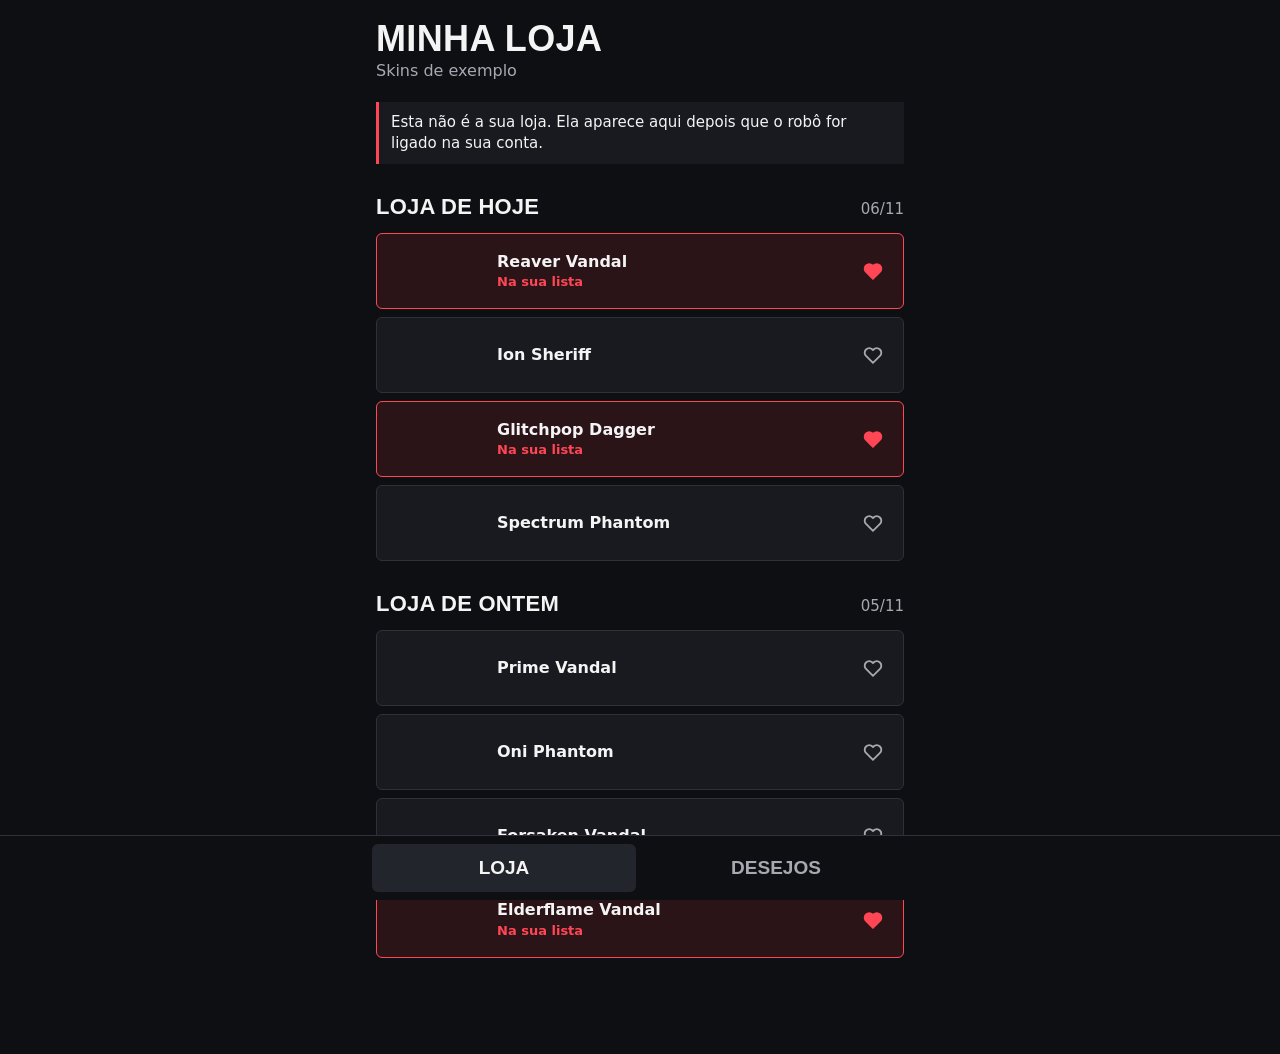
==== projetos/loja-valorant/index.html @ 94ad31c0 "Loja do Valorant: app de celular com loja de hoje, loja de ontem e lista de desejos Co-Authored-By: " ====
<!doctype html>
<html lang="pt-BR">
<head>
  <meta charset="utf-8">
  <meta name="viewport" content="width=device-width, initial-scale=1, viewport-fit=cover">
  <!-- A chave do GitHub fica neste app: só deixa conversar com estes endereços -->
  <meta http-equiv="Content-Security-Policy" content="default-src 'self'; script-src 'self' 'unsafe-inline'; style-src 'self' 'unsafe-inline' https://fonts.googleapis.com; font-src https://fonts.gstatic.com; img-src 'self' https://media.valorant-api.com; connect-src 'self' https://valorant-api.com https://api.github.com; base-uri 'none'; form-action 'none'">
  <title>Minha Loja</title>
  <meta name="theme-color" content="#0e0f12">
  <meta name="apple-mobile-web-app-capable" content="yes">
  <meta name="mobile-web-app-capable" content="yes">
  <meta name="apple-mobile-web-app-status-bar-style" content="black-translucent">
  <meta name="apple-mobile-web-app-title" content="Minha Loja">
  <link rel="icon" type="image/png" href="icone-192.png">
  <link rel="apple-touch-icon" href="icone-180.png">
  <link rel="manifest" href="manifest.json">
  <link rel="preconnect" href="https://fonts.googleapis.com">
  <link rel="preconnect" href="https://fonts.gstatic.com" crossorigin>
  <link rel="stylesheet" href="https://fonts.googleapis.com/css2?family=Barlow+Condensed:wght@600;700&amp;family=Barlow:wght@400;500;600&amp;display=swap">
  <style>
    :root {
      --fundo: #0e0f12;
      --cartao: #181a1f;
      --cartao-2: #22252b;
      --borda: #2e3138;
      --vermelho: #ff4655;
      --vermelho-fundo: #2a1418;
      --texto: #f4f4f5;
      --texto-2: #a6a9b1;
      --titulo: 'Barlow Condensed', 'Arial Narrow', Impact, sans-serif;
      --corpo: 'Barlow', system-ui, -apple-system, 'Segoe UI', Roboto, Arial, sans-serif;
      color-scheme: dark;
    }

    * { box-sizing: border-box; }
    html, body { background: var(--fundo); }
    body {
      margin: 0;
      min-height: 100vh;
      color: var(--texto);
      font: 500 1rem/1.4 var(--corpo);
      -webkit-tap-highlight-color: transparent;
    }
    button, input { font: inherit; color: inherit; }
    button { cursor: pointer; }
    a { color: var(--vermelho); }
    :focus-visible { outline: 2px solid var(--texto); outline-offset: 2px; }
    [hidden] { display: none !important; }

    main {
      max-width: 560px;
      margin: 0 auto;
      padding: calc(env(safe-area-inset-top, 0px) + 20px) 16px calc(env(safe-area-inset-bottom, 0px) + 96px);
    }
    h1, h2 { font-family: var(--titulo); font-weight: 700; margin: 0; letter-spacing: .01em; }
    h1 { font-size: 2.25rem; line-height: 1.05; text-transform: uppercase; }
    h2 { font-size: 1.375rem; text-transform: uppercase; }

    .topo { margin-bottom: 20px; }
    .subtitulo { margin: 2px 0 0; color: var(--texto-2); }

    .secao { margin-top: 28px; }
    .secao-topo { display: flex; align-items: baseline; justify-content: space-between; gap: 12px; margin-bottom: 10px; }
    .data { color: var(--texto-2); font-size: .9375rem; font-variant-numeric: tabular-nums; white-space: nowrap; }

    .aviso {
      margin: 0 0 12px;
      padding: 10px 12px;
      border-left: 3px solid var(--vermelho);
      background: var(--cartao);
      font-size: .9375rem;
    }

    .skins { display: grid; gap: 8px; }
    .skin {
      display: grid;
      grid-template-columns: 96px minmax(0, 1fr) 44px;
      align-items: center;
      gap: 12px;
      min-height: 76px;
      padding: 8px 8px 8px 12px;
      background: var(--cartao);
      border: 1px solid var(--borda);
      border-radius: 6px;
    }
    .skin.quero { border-color: var(--vermelho); background: var(--vermelho-fundo); }
    .skin img { display: block; width: 96px; height: 56px; object-fit: contain; }
    .skin img:not([src]) { visibility: hidden; }
    .skin-nome { font-weight: 600; overflow-wrap: anywhere; }
    .etiqueta { display: block; color: var(--vermelho); font-size: .8125rem; font-weight: 600; }

    .coracao {
      width: 44px; height: 44px;
      display: grid; place-items: center;
      background: none; border: 0; border-radius: 6px;
      color: var(--texto-2);
    }
    .coracao svg { width: 22px; height: 22px; fill: none; stroke: currentColor; stroke-width: 2; }
    .coracao[aria-pressed="true"] { color: var(--vermelho); }
    .coracao[aria-pressed="true"] svg { fill: currentColor; }
    .coracao:disabled { opacity: .5; cursor: progress; }

    .vazio { margin: 0; padding: 16px 12px; color: var(--texto-2); background: var(--cartao); border-radius: 6px; }

    label { display: block; margin-bottom: 6px; font-weight: 600; }
    input[type="search"], input[type="password"] {
      width: 100%;
      min-height: 46px;
      padding: 10px 12px;
      font-size: 1rem;
      background: var(--cartao);
      border: 1px solid var(--borda);
      border-radius: 6px;
    }
    .resultados { margin-top: 8px; }
    .status { min-height: 1.4em; margin: 8px 0 0; color: var(--texto-2); font-size: .9375rem; }
    .status.erro { color: var(--vermelho); }

    .botao {
      min-height: 44px;
      padding: 8px 16px;
      font-weight: 600;
      background: var(--cartao-2);
      border: 1px solid var(--borda);
      border-radius: 6px;
    }
    .botao.principal { background: var(--vermelho); border-color: var(--vermelho); color: #14060a; }
    .botoes { display: flex; flex-wrap: wrap; gap: 8px; margin-top: 10px; }

    details { margin-top: 28px; padding: 12px; background: var(--cartao); border-radius: 6px; }
    summary { min-height: 28px; font-weight: 600; cursor: pointer; }
    details ol { margin: 10px 0 14px; padding-left: 20px; color: var(--texto-2); font-size: .9375rem; }

    nav {
      position: fixed; left: 0; right: 0; bottom: 0;
      display: flex; justify-content: center; gap: 8px;
      padding: 8px 16px calc(env(safe-area-inset-bottom, 0px) + 8px);
      background: var(--fundo);
      border-top: 1px solid var(--borda);
    }
    nav button {
      flex: 1; max-width: 264px; min-height: 48px;
      font-family: var(--titulo); font-size: 1.1875rem; font-weight: 700; text-transform: uppercase;
      background: none; border: 0; border-radius: 6px; color: var(--texto-2);
    }
    nav button[aria-current="page"] { background: var(--cartao-2); color: var(--texto); }
  </style>
</head>
<body>
  <main>
    <section id="painel-loja">
      <header class="topo">
        <h1>Minha loja</h1>
        <p class="subtitulo" id="tempo-loja">Carregando…</p>
      </header>
      <div id="conteudo-loja"></div>
    </section>

    <section id="painel-desejos" hidden>
      <header class="topo">
        <h1>Lista de desejos</h1>
        <p class="subtitulo" id="contagem-desejos"></p>
      </header>

      <label for="busca">Adicionar skin</label>
      <input id="busca" type="search" placeholder="Busque pelo nome em inglês" autocomplete="off" autocapitalize="off" spellcheck="false">
      <p class="status" id="status" role="status" aria-live="polite"></p>
      <div class="skins resultados" id="resultados"></div>

      <div class="secao">
        <div class="secao-topo"><h2>Na lista</h2></div>
        <div class="skins" id="lista-desejos"></div>
      </div>

      <details id="caixa-chave">
        <summary id="titulo-chave">Conectar para editar a lista</summary>
        <ol>
          <li><a href="https://github.com/settings/personal-access-tokens/new" target="_blank" rel="noopener">Crie uma chave no GitHub</a>, só para o repositório <code>loja-valorant</code>.</li>
          <li>Em permissões, dê <strong>Contents: Read and write</strong> e mais nada.</li>
          <li>Cole a chave aqui. Ela fica guardada só neste aparelho.</li>
        </ol>
        <label for="chave">Chave do GitHub</label>
        <input id="chave" type="password" autocomplete="off" spellcheck="false">
        <div class="botoes">
          <button class="botao principal" id="salvar-chave" type="button">Salvar chave</button>
          <button class="botao" id="remover-chave" type="button" hidden>Remover chave</button>
        </div>
      </details>
    </section>
  </main>

  <nav aria-label="Telas">
    <button id="aba-loja" type="button" aria-current="page">Loja</button>
    <button id="aba-desejos" type="button">Desejos</button>
  </nav>

  <script>
    const REPOSITORIO = 'codevilelax/loja-valorant';
    const API_DESEJOS = `https://api.github.com/repos/${REPOSITORIO}/contents/desejos.txt`;
    const API_SKINS = 'https://valorant-api.com/v1/weapons/skins';
    const CHAVE_GUARDADA = 'chave-github';
    const LIMITE_RESULTADOS = 30;

    let loja = null;
    let erroLoja = false;
    let catalogo = [];
    let situacaoCatalogo = 'carregando';
    let iconePorId = new Map();
    let iconePorNome = new Map();
    let desejos = [];
    let situacaoDesejos = 'carregando';
    let shaDesejos = null;
    let salvando = false;
    let chave = lerChave();

    const $ = id => document.getElementById(id);

    // O navegador pode bloquear o armazenamento (ex: janela anônima)
    function lerChave() {
      try { return localStorage.getItem(CHAVE_GUARDADA) || ''; } catch { return ''; }
    }
    function guardarChave(valor) {
      try {
        if (valor) localStorage.setItem(CHAVE_GUARDADA, valor);
        else localStorage.removeItem(CHAVE_GUARDADA);
      } catch { /* a chave continua valendo até fechar o app */ }
    }

    const normalizar = nome => nome.trim().toLowerCase();
    const estaNaLista = nome => desejos.some(d => normalizar(d) === normalizar(nome));

    function criar(tag, propriedades = {}, ...filhos) {
      const elemento = document.createElement(tag);
      for (const [nome, valor] of Object.entries(propriedades)) {
        if (nome === 'class') elemento.className = valor;
        else if (nome.startsWith('on')) elemento.addEventListener(nome.slice(2), valor);
        else if (nome === 'text') elemento.textContent = valor;
        else elemento.setAttribute(nome, valor);
      }
      elemento.append(...filhos);
      return elemento;
    }

    function formatarData(texto) {
      const [, mes, dia] = texto.split('-');
      return `${dia}/${mes}`;
    }

    function ehDiaAnterior(ontem, hoje) {
      const umDia = 24 * 60 * 60 * 1000;
      return Date.parse(hoje + 'T00:00:00Z') - Date.parse(ontem + 'T00:00:00Z') === umDia;
    }

    function iconeDaSkin(skin) {
      return iconePorId.get(skin.id) || iconePorNome.get(normalizar(skin.nome)) || '';
    }

    function desenharCartao(skin) {
      const quero = estaNaLista(skin.nome);
      const icone = iconeDaSkin(skin);
      const imagem = criar('img', { alt: '', loading: 'lazy', onerror: e => { e.target.style.visibility = 'hidden'; } });
      if (icone) imagem.src = icone;

      const nome = criar('div', {}, criar('span', { class: 'skin-nome', text: skin.nome }));
      if (quero) nome.append(criar('span', { class: 'etiqueta', text: 'Na sua lista' }));

      const coracao = criar('button', {
        class: 'coracao',
        type: 'button',
        'aria-pressed': String(quero),
        'aria-label': `${quero ? 'Tirar' : 'Colocar'} ${skin.nome} ${quero ? 'da' : 'na'} lista de desejos`,
        onclick: () => alternarDesejo(skin.nome),
      });
      coracao.innerHTML = '<svg viewBox="0 0 24 24" aria-hidden="true"><path d="M12 20.5 4.4 13a4.9 4.9 0 0 1 0-7 5 5 0 0 1 7 0l.6.6.6-.6a5 5 0 0 1 7 0 4.9 4.9 0 0 1 0 7Z"/></svg>';
      // Só deixa editar com a lista carregada, para não salvar por cima do que não foi lido
      coracao.disabled = salvando || situacaoDesejos !== 'ok';

      return criar('article', { class: quero ? 'skin quero' : 'skin' }, imagem, nome, coracao);
    }

    function desenharSecaoLoja(titulo, data, skins) {
      return criar('section', { class: 'secao' },
        criar('div', { class: 'secao-topo' },
          criar('h2', { text: titulo }),
          criar('span', { class: 'data', text: data ? formatarData(data) : '' })),
        criar('div', { class: 'skins' }, ...skins.map(desenharCartao)));
    }

    function lojaExpirou() {
      return Boolean(loja && loja.hoje && loja.hoje.expira && Date.parse(loja.hoje.expira) <= Date.now());
    }

    function desenharTempo() {
      const campo = $('tempo-loja');
      if (erroLoja) { campo.textContent = 'Não consegui carregar a loja.'; return; }
      if (!loja) { campo.textContent = 'Carregando…'; return; }
      if (!loja.hoje) { campo.textContent = 'O robô ainda não leu sua loja.'; return; }
      if (loja.exemplo) { campo.textContent = 'Skins de exemplo'; return; }
      if (lojaExpirou()) { campo.textContent = 'A loja já trocou'; return; }
      if (!loja.hoje.expira) { campo.textContent = ''; return; }
      const minutos = Math.max(0, Math.ceil((Date.parse(loja.hoje.expira) - Date.now()) / 60000));
      campo.textContent = `Troca em ${Math.floor(minutos / 60)}h ${minutos % 60}min`;
    }

    function desenharLoja() {
      desenharTempo();
      const conteudo = $('conteudo-loja');
      conteudo.replaceChildren();

      if (erroLoja) {
        conteudo.append(
          criar('p', { class: 'aviso', text: 'Confira a internet e tente de novo.' }),
          criar('button', { class: 'botao', type: 'button', text: 'Tentar de novo', onclick: carregar }));
        return;
      }
      if (!loja) return;
      if (loja.exemplo) {
        conteudo.append(criar('p', { class: 'aviso', text: 'Esta não é a sua loja. Ela aparece aqui depois que o robô for ligado na sua conta.' }));
      }
      if (lojaExpirou()) {
        conteudo.append(criar('p', { class: 'aviso', text: 'O robô ainda não leu a loja nova. Esta é a última que ele viu.' }));
      }
      if (!loja.hoje) {
        conteudo.append(criar('p', { class: 'vazio', text: 'Nenhuma loja lida ainda.' }));
        return;
      }

      conteudo.append(desenharSecaoLoja(lojaExpirou() ? 'Última loja' : 'Loja de hoje', loja.hoje.data, loja.hoje.skins));

      if (loja.ontem) {
        const titulo = ehDiaAnterior(loja.ontem.data, loja.hoje.data) ? 'Loja de ontem' : 'Loja anterior';
        conteudo.append(desenharSecaoLoja(titulo, loja.ontem.data, loja.ontem.skins));
      } else {
        conteudo.append(criar('section', { class: 'secao' },
          criar('div', { class: 'secao-topo' }, criar('h2', { text: 'Loja de ontem' })),
          criar('p', { class: 'vazio', text: 'Aparece depois do segundo dia do robô ligado.' })));
      }
    }

    function desenharResultados() {
      const termo = normalizar($('busca').value);
      const resultados = $('resultados');
      resultados.replaceChildren();
      if (termo.length < 2) return;

      const achadas = catalogo.filter(skin => normalizar(skin.nome).includes(termo));
      if (situacaoCatalogo === 'carregando') {
        resultados.append(criar('p', { class: 'vazio', text: 'Carregando as skins…' }));
      } else if (situacaoCatalogo === 'erro') {
        resultados.append(criar('p', { class: 'vazio', text: 'A lista de skins não carregou. Tente de novo com internet.' }));
      } else if (!achadas.length) {
        resultados.append(criar('p', { class: 'vazio', text: 'Nenhuma skin com esse nome.' }));
      } else {
        resultados.append(...achadas.slice(0, LIMITE_RESULTADOS).map(desenharCartao));
        if (achadas.length > LIMITE_RESULTADOS) {
          resultados.append(criar('p', { class: 'status', text: `Mostrando ${LIMITE_RESULTADOS} de ${achadas.length}. Digite mais do nome.` }));
        }
      }
    }

    function desenharDesejos() {
      const total = desejos.length;
      const carregada = situacaoDesejos === 'ok';
      $('contagem-desejos').textContent = !carregada ? '' : total === 1 ? '1 skin' : `${total} skins`;

      const lista = $('lista-desejos');
      lista.replaceChildren();
      if (situacaoDesejos === 'carregando') {
        lista.append(criar('p', { class: 'vazio', text: 'Carregando sua lista…' }));
      } else if (situacaoDesejos === 'erro') {
        lista.append(criar('p', { class: 'vazio', text: 'Não consegui carregar sua lista. Tente de novo com internet.' }));
      } else if (!total) {
        lista.append(criar('p', { class: 'vazio', text: 'Sua lista está vazia. Busque uma skin acima.' }));
      } else {
        lista.append(...[...desejos].sort((a, b) => a.localeCompare(b)).map(nome => desenharCartao({ id: '', nome })));
      }
      desenharResultados();

      $('titulo-chave').textContent = chave ? 'Chave conectada' : 'Conectar para editar a lista';
      $('remover-chave').hidden = !chave;
    }

    function desenharTudo() {
      desenharLoja();
      desenharDesejos();
    }

    function mostrarStatus(texto, erro = false) {
      $('status').textContent = texto;
      $('status').classList.toggle('erro', erro);
    }

    function trocarAba(aba) {
      const naLoja = aba === 'loja';
      $('painel-loja').hidden = !naLoja;
      $('painel-desejos').hidden = naLoja;
      $('aba-loja').removeAttribute('aria-current');
      $('aba-desejos').removeAttribute('aria-current');
      $(naLoja ? 'aba-loja' : 'aba-desejos').setAttribute('aria-current', 'page');
      window.scrollTo(0, 0);
    }

    // ---------- GitHub: ler e salvar o desejos.txt ----------

    function cabecalhosGitHub(chaveUsada = chave) {
      return {
        Accept: 'application/vnd.github+json',
        Authorization: `Bearer ${chaveUsada}`,
        'X-GitHub-Api-Version': '2022-11-28',
      };
    }

    const textoParaLista = texto => texto.split(/\r?\n/).map(l => l.trim()).filter(Boolean);
    const listaParaTexto = lista => lista.join('\n') + '\n';

    function decodificar(base64) {
      const bytes = Uint8Array.from(atob(base64.replace(/\s/g, '')), c => c.charCodeAt(0));
      return new TextDecoder().decode(bytes);
    }
    function codificar(texto) {
      return btoa(String.fromCharCode(...new TextEncoder().encode(texto)));
    }

    function mensagemDoGitHub(status) {
      if (status === 401) return 'A chave não vale mais. Crie outra e salve de novo.';
      if (status === 403) return 'A chave não tem permissão para salvar a lista.';
      if (status === 404) return 'Não achei o repositório ou o arquivo da lista.';
      return `O GitHub respondeu com erro ${status}.`;
    }

    async function lerDesejosDoGitHub(chaveUsada = chave) {
      const resposta = await fetch(API_DESEJOS, { headers: cabecalhosGitHub(chaveUsada), cache: 'no-store' });
      if (!resposta.ok) throw new Error(mensagemDoGitHub(resposta.status));
      const arquivo = await resposta.json();
      return { lista: textoParaLista(decodificar(arquivo.content)), sha: arquivo.sha };
    }

    async function lerDesejos() {
      if (chave) {
        try {
          const lido = await lerDesejosDoGitHub();
          desejos = lido.lista;
          shaDesejos = lido.sha;
          return;
        } catch (erro) {
          mostrarStatus(erro.message, true);
        }
      }
      const resposta = await fetch('desejos.txt', { cache: 'no-cache' });
      if (!resposta.ok) throw new Error('Lista não encontrada');
      desejos = textoParaLista(await resposta.text());
    }

    async function enviarDesejos(novaLista, sha) {
      return fetch(API_DESEJOS, {
        method: 'PUT',
        headers: { ...cabecalhosGitHub(), 'Content-Type': 'application/json' },
        body: JSON.stringify({
          message: 'Atualiza a lista de desejos pelo app',
          content: codificar(listaParaTexto(novaLista)),
          sha,
        }),
      });
    }

    async function alternarDesejo(nome) {
      if (salvando) return;
      if (!chave) {
        trocarAba('desejos');
        $('caixa-chave').open = true;
        mostrarStatus('Conecte a chave do GitHub para editar a lista.', true);
        $('caixa-chave').scrollIntoView({ block: 'center' });
        return;
      }

      const anterior = desejos;
      const tirando = estaNaLista(nome);
      desejos = tirando ? desejos.filter(d => normalizar(d) !== normalizar(nome)) : [...desejos, nome];
      salvando = true;
      mostrarStatus('Salvando…');
      desenharTudo();

      try {
        let resposta = await enviarDesejos(desejos, shaDesejos);
        // O arquivo mudou em outro lugar: lê de novo e refaz a mudança em cima da versão nova
        if (resposta.status === 409 || resposta.status === 422) {
          const lido = await lerDesejosDoGitHub();
          desejos = tirando
            ? lido.lista.filter(d => normalizar(d) !== normalizar(nome))
            : lido.lista.some(d => normalizar(d) === normalizar(nome)) ? lido.lista : [...lido.lista, nome];
          resposta = await enviarDesejos(desejos, lido.sha);
        }
        if (!resposta.ok) throw new Error(mensagemDoGitHub(resposta.status));
        shaDesejos = (await resposta.json()).content.sha;
        mostrarStatus(tirando ? `${nome} saiu da lista.` : `${nome} entrou na lista.`);
      } catch (erro) {
        desejos = anterior;
        const semInternet = erro instanceof TypeError;
        mostrarStatus(semInternet ? 'Sem internet. A lista não mudou.' : erro.message, true);
      } finally {
        salvando = false;
        desenharTudo();
      }
    }

    async function salvarChave() {
      const nova = $('chave').value.trim();
      if (!nova) { mostrarStatus('Cole a chave antes de salvar.', true); return; }
      mostrarStatus('Conferindo a chave…');
      try {
        const lido = await lerDesejosDoGitHub(nova);
        chave = nova;
        guardarChave(nova);
        desejos = lido.lista;
        situacaoDesejos = 'ok';
        shaDesejos = lido.sha;
        $('chave').value = '';
        $('caixa-chave').open = false;
        mostrarStatus('Chave conectada. Já pode editar a lista.');
        desenharTudo();
      } catch (erro) {
        mostrarStatus(erro instanceof TypeError ? 'Sem internet para conferir a chave.' : erro.message, true);
      }
    }

    function removerChave() {
      chave = '';
      shaDesejos = null;
      guardarChave('');
      mostrarStatus('Chave removida deste aparelho.');
      desenharTudo();
    }

    // ---------- Início ----------

    async function carregarCatalogo() {
      const resposta = await fetch(API_SKINS);
      if (!resposta.ok) throw new Error('Lista de skins indisponível');
      const { data } = await resposta.json();
      iconePorId = new Map();
      iconePorNome = new Map();
      catalogo = [];
      for (const skin of data) {
        const icone = skin.levels[0]?.displayIcon || skin.displayIcon || '';
        for (const nivel of skin.levels) iconePorId.set(nivel.uuid, icone);
        iconePorNome.set(normalizar(skin.displayName), icone);
        // Fora as skins padrão, que não aparecem na loja
        if (!/^(Standard |Random Favorite Skin$|Melee$)/.test(skin.displayName)) {
          catalogo.push({ id: skin.levels[0]?.uuid || '', nome: skin.displayName });
        }
      }
      catalogo.sort((a, b) => a.nome.localeCompare(b.nome));
    }

    async function carregarLoja() {
      const resposta = await fetch('dados/loja.json', { cache: 'no-cache' });
      if (!resposta.ok) throw new Error('Loja indisponível');
      loja = await resposta.json();
    }

    async function carregar() {
      erroLoja = false;
      situacaoCatalogo = 'carregando';
      situacaoDesejos = 'carregando';
      desenharTudo();
      // Cada parte aparece quando chega e falha sozinha: sem imagens, a loja continua com os nomes
      await Promise.all([
        carregarLoja().catch(() => { erroLoja = true; }).then(desenharTudo),
        carregarCatalogo()
          .then(() => { situacaoCatalogo = 'ok'; }, () => { situacaoCatalogo = 'erro'; })
          .then(desenharTudo),
        lerDesejos()
          .then(() => { situacaoDesejos = 'ok'; }, () => { situacaoDesejos = 'erro'; })
          .then(desenharTudo),
      ]);
    }

    $('aba-loja').addEventListener('click', () => trocarAba('loja'));
    $('aba-desejos').addEventListener('click', () => trocarAba('desejos'));
    $('busca').addEventListener('input', desenharResultados);
    $('salvar-chave').addEventListener('click', salvarChave);
    $('remover-chave').addEventListener('click', removerChave);
    setInterval(desenharTempo, 60000);

    if (location.hash === '#desejos') trocarAba('desejos');
    carregar();

    if ('serviceWorker' in navigator) {
      navigator.serviceWorker.register('sw.js').catch(() => {});
    }
  </script>
</body>
</html>
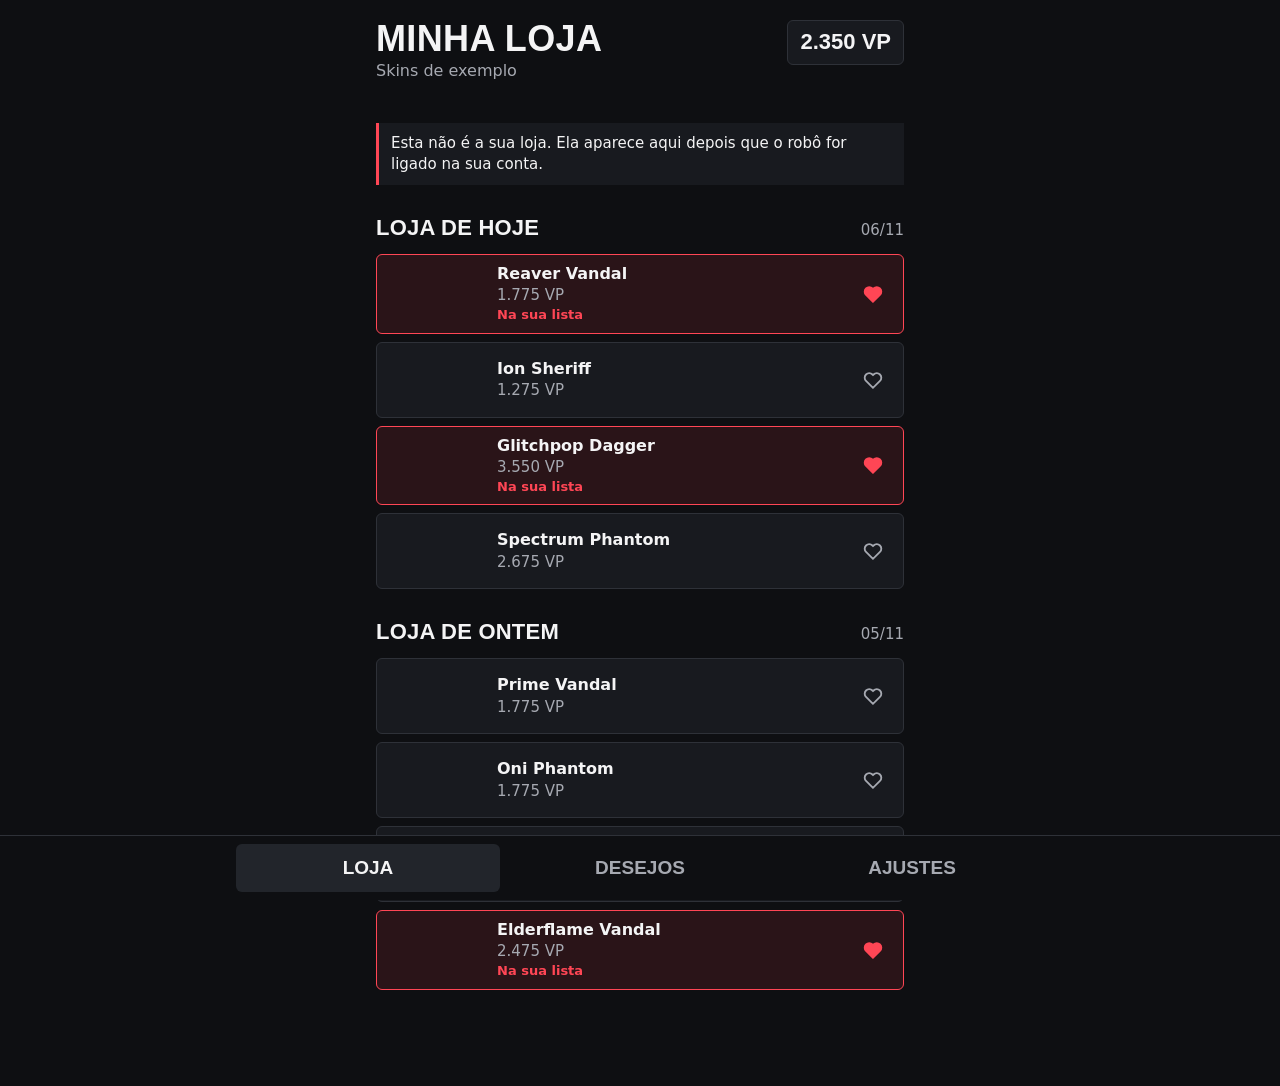
==== commit 8629a61a: "Loja do Valorant: saldo de VP, preço das skins e aba de ajustes Co-Authored-By: Claude Opus 5.5 <nor" ====
--- a/projetos/loja-valorant/index.html
+++ b/projetos/loja-valorant/index.html
@@ -57,7 +57,21 @@
     h2 { font-size: 1.375rem; text-transform: uppercase; }
 
     .topo { margin-bottom: 20px; }
+    .topo-loja { display: flex; align-items: flex-start; justify-content: space-between; gap: 12px; }
     .subtitulo { margin: 2px 0 0; color: var(--texto-2); }
+    .vp {
+      margin: 0;
+      padding: 6px 12px;
+      font-family: var(--titulo);
+      font-size: 1.375rem;
+      font-weight: 700;
+      font-variant-numeric: tabular-nums;
+      white-space: nowrap;
+      background: var(--cartao);
+      border: 1px solid var(--borda);
+      border-radius: 6px;
+    }
+    .preco { display: block; color: var(--texto-2); font-size: .9375rem; font-variant-numeric: tabular-nums; }
 
     .secao { margin-top: 28px; }
     .secao-topo { display: flex; align-items: baseline; justify-content: space-between; gap: 12px; margin-bottom: 10px; }
@@ -127,7 +141,20 @@
     .botao.principal { background: var(--vermelho); border-color: var(--vermelho); color: #14060a; }
     .botoes { display: flex; flex-wrap: wrap; gap: 8px; margin-top: 10px; }
 
-    details { margin-top: 28px; padding: 12px; background: var(--cartao); border-radius: 6px; }
+    .opcao {
+      display: flex; align-items: center; justify-content: space-between; gap: 16px;
+      min-height: 64px;
+      margin: 0 0 8px;
+      padding: 10px 12px;
+      background: var(--cartao);
+      border-radius: 6px;
+      cursor: pointer;
+    }
+    .opcao small { display: block; color: var(--texto-2); font-size: .875rem; font-weight: 500; }
+    .opcao input { flex: none; width: 24px; height: 24px; accent-color: var(--vermelho); }
+    .opcao input:disabled { opacity: .5; }
+
+    details { margin-top: 10px; padding: 12px; background: var(--cartao); border-radius: 6px; }
     summary { min-height: 28px; font-weight: 600; cursor: pointer; }
     details ol { margin: 10px 0 14px; padding-left: 20px; color: var(--texto-2); font-size: .9375rem; }
 
@@ -149,10 +176,14 @@
 <body>
   <main>
     <section id="painel-loja">
-      <header class="topo">
-        <h1>Minha loja</h1>
-        <p class="subtitulo" id="tempo-loja">Carregando…</p>
+      <header class="topo topo-loja">
+        <div>
+          <h1>Minha loja</h1>
+          <p class="subtitulo" id="tempo-loja">Carregando…</p>
+        </div>
+        <p class="vp" id="vp" hidden></p>
       </header>
+      <p class="status" data-status role="status" aria-live="polite"></p>
       <div id="conteudo-loja"></div>
     </section>
 
@@ -164,14 +195,35 @@
 
       <label for="busca">Adicionar skin</label>
       <input id="busca" type="search" placeholder="Busque pelo nome em inglês" autocomplete="off" autocapitalize="off" spellcheck="false">
-      <p class="status" id="status" role="status" aria-live="polite"></p>
+      <p class="status" data-status role="status" aria-live="polite"></p>
       <div class="skins resultados" id="resultados"></div>
 
       <div class="secao">
         <div class="secao-topo"><h2>Na lista</h2></div>
         <div class="skins" id="lista-desejos"></div>
       </div>
-
+    </section>
+
+    <section id="painel-ajustes" hidden>
+      <header class="topo">
+        <h1>Ajustes</h1>
+      </header>
+      <p class="status" data-status role="status" aria-live="polite"></p>
+
+      <div class="secao">
+        <div class="secao-topo"><h2>Avisos no celular</h2></div>
+        <label class="opcao">
+          <span>Skin da lista na loja<small>Avisa quando vier uma skin que você quer.</small></span>
+          <input type="checkbox" id="avisar-desejos">
+        </label>
+        <label class="opcao">
+          <span>Resumo diário<small>Avisa todo dia quais skins vieram na loja.</small></span>
+          <input type="checkbox" id="resumo-diario">
+        </label>
+      </div>
+
+      <div class="secao">
+        <div class="secao-topo"><h2>Edição pelo app</h2></div>
       <details id="caixa-chave">
         <summary id="titulo-chave">Conectar para editar a lista</summary>
         <ol>
@@ -186,17 +238,20 @@
           <button class="botao" id="remover-chave" type="button" hidden>Remover chave</button>
         </div>
       </details>
+      </div>
     </section>
   </main>
 
   <nav aria-label="Telas">
     <button id="aba-loja" type="button" aria-current="page">Loja</button>
     <button id="aba-desejos" type="button">Desejos</button>
+    <button id="aba-ajustes" type="button">Ajustes</button>
   </nav>
 
   <script>
     const REPOSITORIO = 'codevilelax/loja-valorant';
-    const API_DESEJOS = `https://api.github.com/repos/${REPOSITORIO}/contents/desejos.txt`;
+    const API_ARQUIVOS = `https://api.github.com/repos/${REPOSITORIO}/contents/`;
+    const AJUSTES_PADRAO = { avisar_desejos: true, resumo_diario: false };
     const API_SKINS = 'https://valorant-api.com/v1/weapons/skins';
     const CHAVE_GUARDADA = 'chave-github';
     const LIMITE_RESULTADOS = 30;
@@ -210,6 +265,9 @@
     let desejos = [];
     let situacaoDesejos = 'carregando';
     let shaDesejos = null;
+    let ajustes = { ...AJUSTES_PADRAO };
+    let situacaoAjustes = 'carregando';
+    let shaAjustes = null;
     let salvando = false;
     let chave = lerChave();
 
@@ -241,6 +299,8 @@
       return elemento;
     }
 
+    const formatarVp = valor => `${valor.toLocaleString('pt-BR')} VP`;
+
     function formatarData(texto) {
       const [, mes, dia] = texto.split('-');
       return `${dia}/${mes}`;
@@ -262,6 +322,7 @@
       if (icone) imagem.src = icone;
 
       const nome = criar('div', {}, criar('span', { class: 'skin-nome', text: skin.nome }));
+      if (Number.isFinite(skin.preco)) nome.append(criar('span', { class: 'preco', text: formatarVp(skin.preco) }));
       if (quero) nome.append(criar('span', { class: 'etiqueta', text: 'Na sua lista' }));
 
       const coracao = criar('button', {
@@ -304,6 +365,10 @@
 
     function desenharLoja() {
       desenharTempo();
+      const temVp = Boolean(loja) && Number.isFinite(loja.vp);
+      $('vp').hidden = !temVp;
+      if (temVp) $('vp').textContent = formatarVp(loja.vp);
+
       const conteudo = $('conteudo-loja');
       conteudo.replaceChildren();
 
@@ -380,27 +445,37 @@
       $('remover-chave').hidden = !chave;
     }
 
+    function desenharAjustes() {
+      const podeEditar = Boolean(chave) && !salvando && situacaoAjustes === 'ok';
+      for (const [id, campo] of [['avisar-desejos', 'avisar_desejos'], ['resumo-diario', 'resumo_diario']]) {
+        $(id).checked = Boolean(ajustes[campo]);
+        $(id).disabled = !podeEditar;
+      }
+    }
+
     function desenharTudo() {
       desenharLoja();
       desenharDesejos();
+      desenharAjustes();
     }
 
     function mostrarStatus(texto, erro = false) {
-      $('status').textContent = texto;
-      $('status').classList.toggle('erro', erro);
+      for (const campo of document.querySelectorAll('[data-status]')) {
+        campo.textContent = texto;
+        campo.classList.toggle('erro', erro);
+      }
     }
 
     function trocarAba(aba) {
-      const naLoja = aba === 'loja';
-      $('painel-loja').hidden = !naLoja;
-      $('painel-desejos').hidden = naLoja;
-      $('aba-loja').removeAttribute('aria-current');
-      $('aba-desejos').removeAttribute('aria-current');
-      $(naLoja ? 'aba-loja' : 'aba-desejos').setAttribute('aria-current', 'page');
+      for (const nome of ['loja', 'desejos', 'ajustes']) {
+        $(`painel-${nome}`).hidden = nome !== aba;
+        if (nome === aba) $(`aba-${nome}`).setAttribute('aria-current', 'page');
+        else $(`aba-${nome}`).removeAttribute('aria-current');
+      }
       window.scrollTo(0, 0);
     }
 
-    // ---------- GitHub: ler e salvar o desejos.txt ----------
+    // ---------- GitHub: ler e salvar o desejos.txt e o config.json ----------
 
     function cabecalhosGitHub(chaveUsada = chave) {
       return {
@@ -423,16 +498,73 @@
 
     function mensagemDoGitHub(status) {
       if (status === 401) return 'A chave não vale mais. Crie outra e salve de novo.';
-      if (status === 403) return 'A chave não tem permissão para salvar a lista.';
-      if (status === 404) return 'Não achei o repositório ou o arquivo da lista.';
+      if (status === 403) return 'A chave não tem permissão para salvar.';
+      if (status === 404) return 'Não achei o repositório ou o arquivo.';
       return `O GitHub respondeu com erro ${status}.`;
     }
 
-    async function lerDesejosDoGitHub(chaveUsada = chave) {
-      const resposta = await fetch(API_DESEJOS, { headers: cabecalhosGitHub(chaveUsada), cache: 'no-store' });
+    // Devolve null se o arquivo ainda não existe no repositório
+    async function lerArquivoDoGitHub(caminho, chaveUsada = chave) {
+      const resposta = await fetch(API_ARQUIVOS + caminho, { headers: cabecalhosGitHub(chaveUsada), cache: 'no-store' });
+      if (resposta.status === 404) return null;
       if (!resposta.ok) throw new Error(mensagemDoGitHub(resposta.status));
       const arquivo = await resposta.json();
-      return { lista: textoParaLista(decodificar(arquivo.content)), sha: arquivo.sha };
+      return { texto: decodificar(arquivo.content), sha: arquivo.sha };
+    }
+
+    async function lerDesejosDoGitHub(chaveUsada = chave) {
+      const arquivo = await lerArquivoDoGitHub('desejos.txt', chaveUsada);
+      if (!arquivo) throw new Error(mensagemDoGitHub(404));
+      return { lista: textoParaLista(arquivo.texto), sha: arquivo.sha };
+    }
+
+    function lerJsonDeAjustes(texto) {
+      try {
+        const lidos = JSON.parse(texto);
+        return lidos && typeof lidos === 'object' ? { ...AJUSTES_PADRAO, ...lidos } : { ...AJUSTES_PADRAO };
+      } catch {
+        return { ...AJUSTES_PADRAO };
+      }
+    }
+
+    async function lerAjustes() {
+      if (chave) {
+        const arquivo = await lerArquivoDoGitHub('config.json');
+        ajustes = arquivo ? lerJsonDeAjustes(arquivo.texto) : { ...AJUSTES_PADRAO };
+        shaAjustes = arquivo ? arquivo.sha : null;
+        return;
+      }
+      const resposta = await fetch('config.json', { cache: 'no-cache' });
+      ajustes = resposta.ok ? lerJsonDeAjustes(await resposta.text()) : { ...AJUSTES_PADRAO };
+    }
+
+    async function salvarAjuste(campo, valor) {
+      if (salvando || !chave) return;
+      const anterior = ajustes;
+      ajustes = { ...ajustes, [campo]: valor };
+      salvando = true;
+      mostrarStatus('Salvando…');
+      desenharTudo();
+
+      const enviar = (dados, sha) => enviarArquivo('config.json', JSON.stringify(dados, null, 4) + '\n', sha, 'Atualiza os ajustes pelo app');
+      try {
+        let resposta = await enviar(ajustes, shaAjustes);
+        // O arquivo mudou em outro lugar: refaz só este ajuste em cima da versão nova
+        if (resposta.status === 409 || resposta.status === 422) {
+          const arquivo = await lerArquivoDoGitHub('config.json');
+          ajustes = { ...(arquivo ? lerJsonDeAjustes(arquivo.texto) : AJUSTES_PADRAO), [campo]: valor };
+          resposta = await enviar(ajustes, arquivo ? arquivo.sha : undefined);
+        }
+        if (!resposta.ok) throw new Error(mensagemDoGitHub(resposta.status));
+        shaAjustes = (await resposta.json()).content.sha;
+        mostrarStatus('Ajuste salvo. Vale a partir da próxima leitura do robô.');
+      } catch (erro) {
+        ajustes = anterior;
+        mostrarStatus(erro instanceof TypeError ? 'Sem internet. O ajuste não mudou.' : erro.message, true);
+      } finally {
+        salvando = false;
+        desenharTudo();
+      }
     }
 
     async function lerDesejos() {
@@ -451,25 +583,24 @@
       desejos = textoParaLista(await resposta.text());
     }
 
-    async function enviarDesejos(novaLista, sha) {
-      return fetch(API_DESEJOS, {
+    function enviarArquivo(caminho, texto, sha, mensagem) {
+      return fetch(API_ARQUIVOS + caminho, {
         method: 'PUT',
         headers: { ...cabecalhosGitHub(), 'Content-Type': 'application/json' },
-        body: JSON.stringify({
-          message: 'Atualiza a lista de desejos pelo app',
-          content: codificar(listaParaTexto(novaLista)),
-          sha,
-        }),
+        body: JSON.stringify({ message: mensagem, content: codificar(texto), sha: sha || undefined }),
       });
+    }
+
+    function enviarDesejos(novaLista, sha) {
+      return enviarArquivo('desejos.txt', listaParaTexto(novaLista), sha, 'Atualiza a lista de desejos pelo app');
     }
 
     async function alternarDesejo(nome) {
       if (salvando) return;
       if (!chave) {
-        trocarAba('desejos');
+        trocarAba('ajustes');
         $('caixa-chave').open = true;
         mostrarStatus('Conecte a chave do GitHub para editar a lista.', true);
-        $('caixa-chave').scrollIntoView({ block: 'center' });
         return;
       }
 
@@ -514,6 +645,8 @@
         desejos = lido.lista;
         situacaoDesejos = 'ok';
         shaDesejos = lido.sha;
+        await lerAjustes();
+        situacaoAjustes = 'ok';
         $('chave').value = '';
         $('caixa-chave').open = false;
         mostrarStatus('Chave conectada. Já pode editar a lista.');
@@ -526,6 +659,7 @@
     function removerChave() {
       chave = '';
       shaDesejos = null;
+      shaAjustes = null;
       guardarChave('');
       mostrarStatus('Chave removida deste aparelho.');
       desenharTudo();
@@ -562,6 +696,7 @@
       erroLoja = false;
       situacaoCatalogo = 'carregando';
       situacaoDesejos = 'carregando';
+      situacaoAjustes = 'carregando';
       desenharTudo();
       // Cada parte aparece quando chega e falha sozinha: sem imagens, a loja continua com os nomes
       await Promise.all([
@@ -572,17 +707,24 @@
         lerDesejos()
           .then(() => { situacaoDesejos = 'ok'; }, () => { situacaoDesejos = 'erro'; })
           .then(desenharTudo),
+        lerAjustes()
+          .then(() => { situacaoAjustes = 'ok'; }, () => { situacaoAjustes = 'erro'; })
+          .then(desenharTudo),
       ]);
     }
 
     $('aba-loja').addEventListener('click', () => trocarAba('loja'));
     $('aba-desejos').addEventListener('click', () => trocarAba('desejos'));
+    $('aba-ajustes').addEventListener('click', () => trocarAba('ajustes'));
+    $('avisar-desejos').addEventListener('change', e => salvarAjuste('avisar_desejos', e.target.checked));
+    $('resumo-diario').addEventListener('change', e => salvarAjuste('resumo_diario', e.target.checked));
     $('busca').addEventListener('input', desenharResultados);
     $('salvar-chave').addEventListener('click', salvarChave);
     $('remover-chave').addEventListener('click', removerChave);
     setInterval(desenharTempo, 60000);
 
     if (location.hash === '#desejos') trocarAba('desejos');
+    if (location.hash === '#ajustes') trocarAba('ajustes');
     carregar();
 
     if ('serviceWorker' in navigator) {
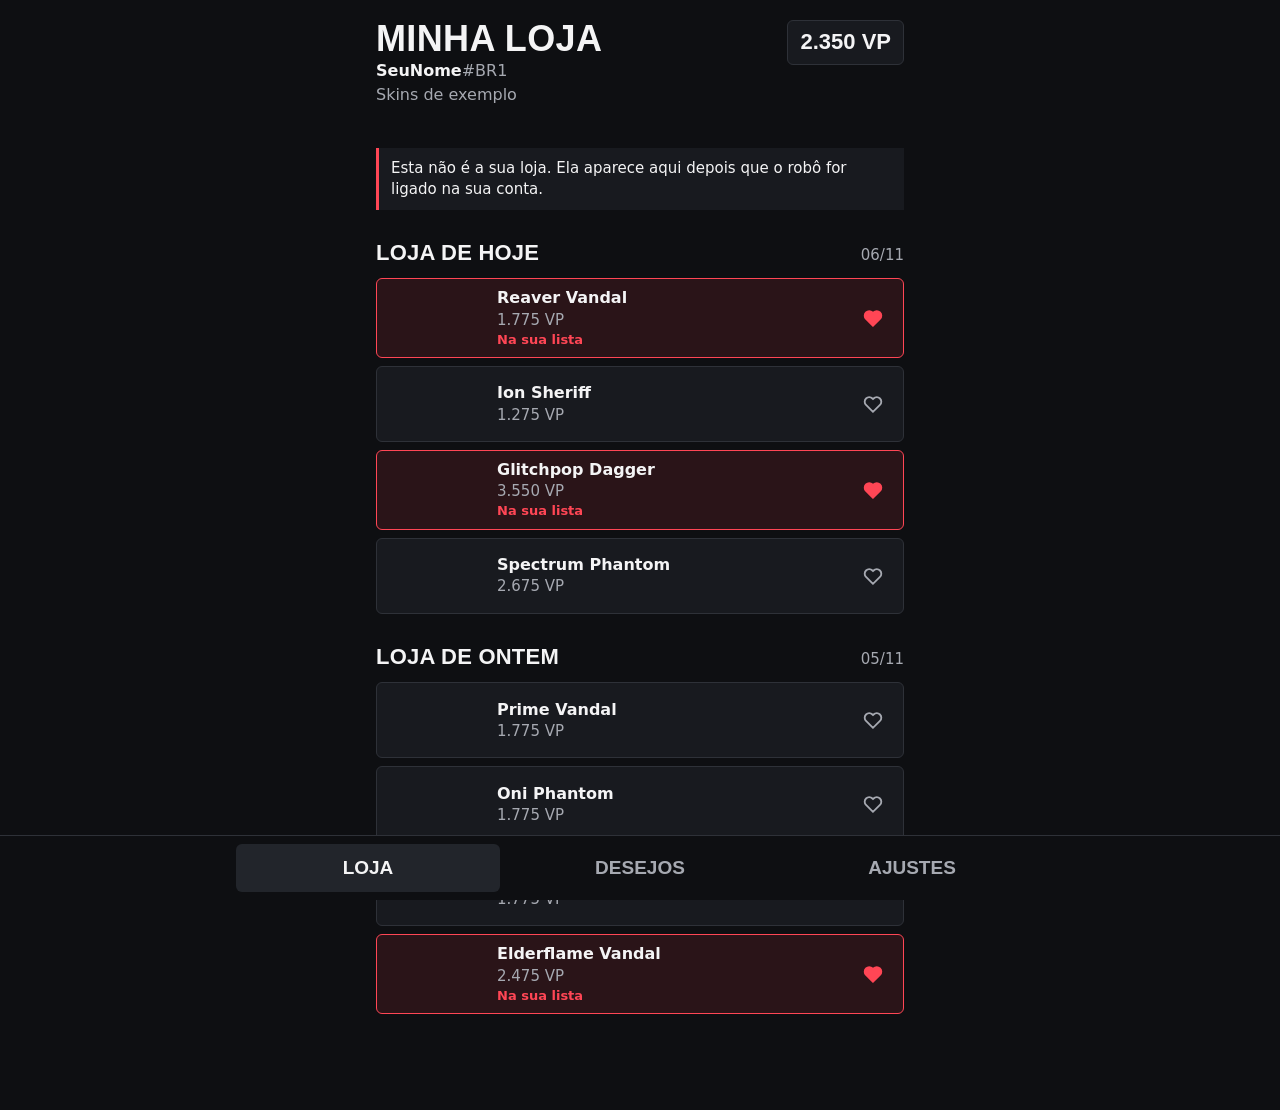
==== commit 919f94c2: "Loja do Valorant: mostra o Riot ID com a tag Co-Authored-By: Claude Opus 5.5 <noreply@anthropic.com>" ====
--- a/projetos/loja-valorant/index.html
+++ b/projetos/loja-valorant/index.html
@@ -71,6 +71,10 @@
       border: 1px solid var(--borda);
       border-radius: 6px;
     }
+    .riot-id { margin: 2px 0 0; font-weight: 600; overflow-wrap: anywhere; }
+    .riot-tag { color: var(--texto-2); font-weight: 500; }
+    .conta { margin: 0; padding: 14px 12px; background: var(--cartao); border-radius: 6px; }
+    .conta.vazia { color: var(--texto-2); }
     .preco { display: block; color: var(--texto-2); font-size: .9375rem; font-variant-numeric: tabular-nums; }
 
     .secao { margin-top: 28px; }
@@ -179,6 +183,7 @@
       <header class="topo topo-loja">
         <div>
           <h1>Minha loja</h1>
+          <p class="riot-id" id="riot-id-loja" hidden></p>
           <p class="subtitulo" id="tempo-loja">Carregando…</p>
         </div>
         <p class="vp" id="vp" hidden></p>
@@ -209,6 +214,11 @@
         <h1>Ajustes</h1>
       </header>
       <p class="status" data-status role="status" aria-live="polite"></p>
+
+      <div class="secao">
+        <div class="secao-topo"><h2>Conta</h2></div>
+        <p class="conta" id="riot-id-ajustes"></p>
+      </div>
 
       <div class="secao">
         <div class="secao-topo"><h2>Avisos no celular</h2></div>
@@ -363,8 +373,27 @@
       campo.textContent = `Troca em ${Math.floor(minutos / 60)}h ${minutos % 60}min`;
     }
 
+    function escreverRiotId(campo, riotId) {
+      const divisao = riotId.lastIndexOf('#');
+      if (divisao === -1) { campo.textContent = riotId; return; }
+      campo.replaceChildren(riotId.slice(0, divisao), criar('span', { class: 'riot-tag', text: riotId.slice(divisao) }));
+    }
+
+    function desenharRiotId() {
+      const riotId = loja && typeof loja.riot_id === 'string' ? loja.riot_id : '';
+      $('riot-id-loja').hidden = !riotId;
+      $('riot-id-ajustes').classList.toggle('vazia', !riotId);
+      if (riotId) {
+        escreverRiotId($('riot-id-loja'), riotId);
+        escreverRiotId($('riot-id-ajustes'), riotId);
+      } else {
+        $('riot-id-ajustes').textContent = 'Aparece depois que o robô ler sua conta.';
+      }
+    }
+
     function desenharLoja() {
       desenharTempo();
+      desenharRiotId();
       const temVp = Boolean(loja) && Number.isFinite(loja.vp);
       $('vp').hidden = !temVp;
       if (temVp) $('vp').textContent = formatarVp(loja.vp);
